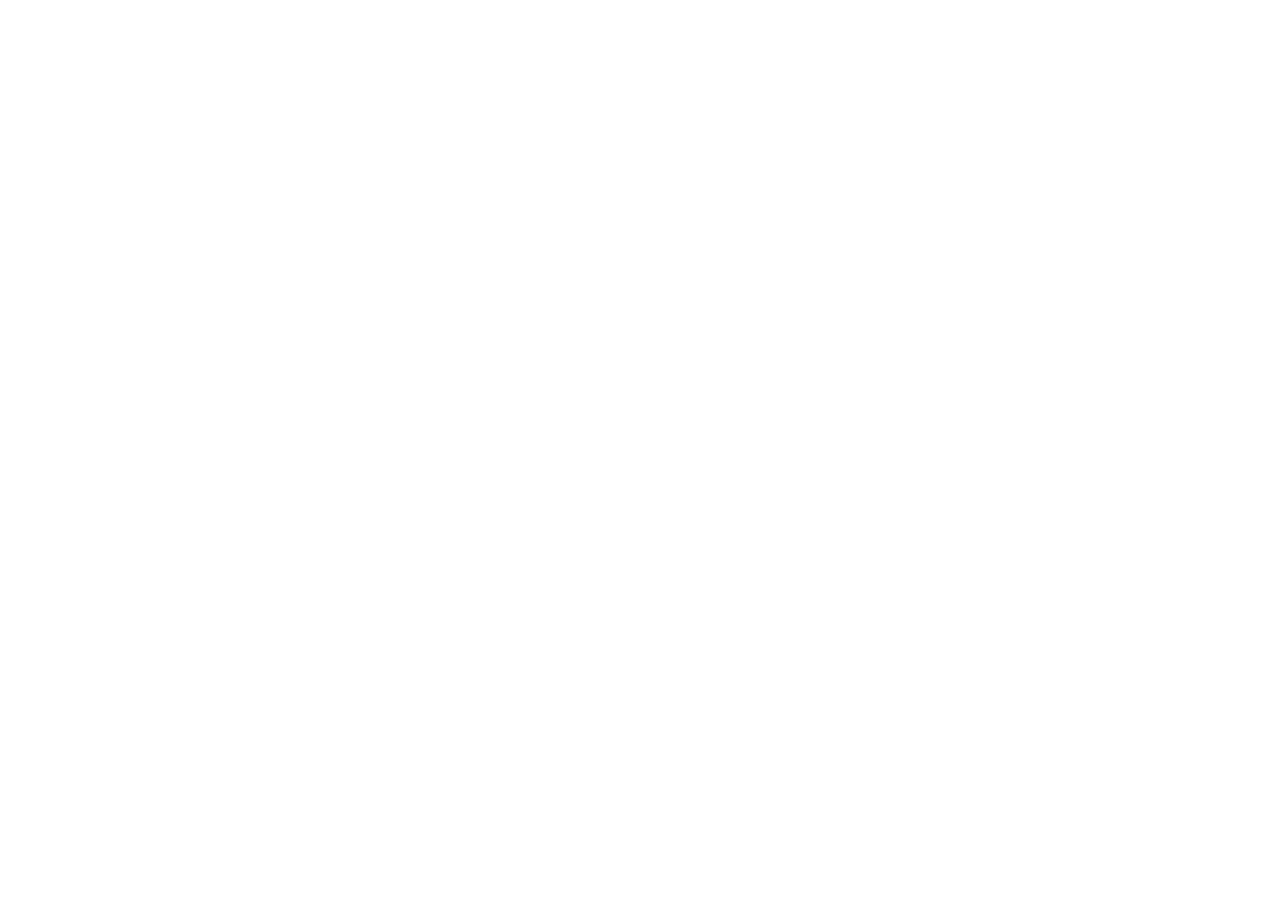
==== index.html @ 6abb5f41 "Create index.html" ====
<!DOCTYPE html>
<html lang="en">
<head>
  <meta charset="UTF-8">
  <title>Ontario Healthcare Wait Times — Proof of Concept</title>
  <meta name="viewport" content="width=device-width, initial-scale=1.0">

  <!-- Leaflet CSS from CDN -->
  <link rel="stylesheet" href="https://unpkg.com/leaflet@1.9.4/dist/leaflet.css" />

  <style>
    html, body {
      margin: 0;
      padding: 0;
      height: 100%;
      font-family: Arial, Helvetica, sans-serif;
    }
    #map {
      height: 100vh;
      width: 100%;
    }
    .legend {
      background: white;
      padding: 10px 12px;
      border-radius: 4px;
      box-shadow: 0 1px 4px rgba(0,0,0,0.4);
      line-height: 1.4;
      font-size: 13px;
    }
    .legend h4 {
      margin: 0 0 6px 0;
      font-size: 13px;
    }
    .legend span {
      display: inline-block;
      width: 14px;
      height: 14px;
      margin-right: 6px;
      vertical-align: middle;
      border: 1px solid #999;
    }
    .info-heading {
      margin: 0 0 4px 0;
      font-size: 15px;
    }
  </style>
</head>
<body>

  <div id="map"></div>

  <!-- Leaflet JS from CDN -->
  <script src="https://unpkg.com/leaflet@1.9.4/dist/leaflet.js"></script>

  <script>
    // ---- Initialize the map, centered roughly on Ontario ----
    const map = L.map('map').setView([49.5, -84.5], 5);

    // ---- Base layer: OpenStreetMap tiles (free, no API key needed) ----
    L.tileLayer('https://{s}.tile.openstreetmap.org/{z}/{x}/{y}.png', {
      attribution: '&copy; <a href="https://www.openstreetmap.org/copyright">OpenStreetMap</a> contributors',
      maxZoom: 18
    }).addTo(map);

    // ---- Color scale function for ER wait times (hours) ----
    // Adjust these breakpoints once you have real data distributions.
    function getColor(hours) {
      return hours > 7 ? '#7f0000' :
             hours > 6 ? '#b30000' :
             hours > 5 ? '#e34a33' :
             hours > 4 ? '#fc8d59' :
             hours > 3 ? '#fdcc8a' :
                          '#fef0d9';
    }

    function style(feature) {
      return {
        fillColor: getColor(feature.properties.er_wait_hrs),
        weight: 1.5,
        opacity: 1,
        color: '#555',
        fillOpacity: 0.75
      };
    }

    // ---- Hover highlight behavior ----
    function highlightFeature(e) {
      const layer = e.target;
      layer.setStyle({
        weight: 3,
        color: '#222',
        fillOpacity: 0.9
      });
      layer.bringToFront();
    }

    function resetHighlight(e) {
      geojsonLayer.resetStyle(e.target);
    }

    // ---- Click-to-zoom behavior ----
    function zoomToFeature(e) {
      map.fitBounds(e.target.getBounds());
    }

    // ---- Tooltip/popup content per riding ----
    function onEachFeature(feature, layer) {
      const p = feature.properties;
      layer.bindPopup(
        `<div class="info-heading"><strong>${p.riding}</strong></div>
         ER wait time: <strong>${p.er_wait_hrs} hrs</strong><br>
         Specialist wait: <strong>${p.specialist_wait_days} days</strong>`
      );

      layer.on({
        mouseover: highlightFeature,
        mouseout: resetHighlight,
        click: zoomToFeature
      });
    }

    // ---- Load the sample GeoJSON and add it to the map ----
    let geojsonLayer;

    fetch('data.geojson')
      .then(response => response.json())
      .then(data => {
        geojsonLayer = L.geoJSON(data, {
          style: style,
          onEachFeature: onEachFeature
        }).addTo(map);
      })
      .catch(err => {
        console.error('Error loading GeoJSON:', err);
        alert('Could not load data.geojson — check the browser console for details.');
      });

    // ---- Legend ----
    const legend = L.control({ position: 'bottomright' });

    legend.onAdd = function () {
      const div = L.DomUtil.create('div', 'legend');
      const grades = [0, 3, 4, 5, 6, 7];
      const labels = ['0–3 hrs', '3–4 hrs', '4–5 hrs', '5–6 hrs', '6–7 hrs', '7+ hrs'];

      div.innerHTML = '<h4>ER Wait Time</h4>';
      for (let i = 0; i < grades.length; i++) {
        div.innerHTML +=
          `<span style="background:${getColor(grades[i] + 0.1)}"></span> ${labels[i]}<br>`;
      }
      return div;
    };

    legend.addTo(map);
  </script>

</body>
</html>
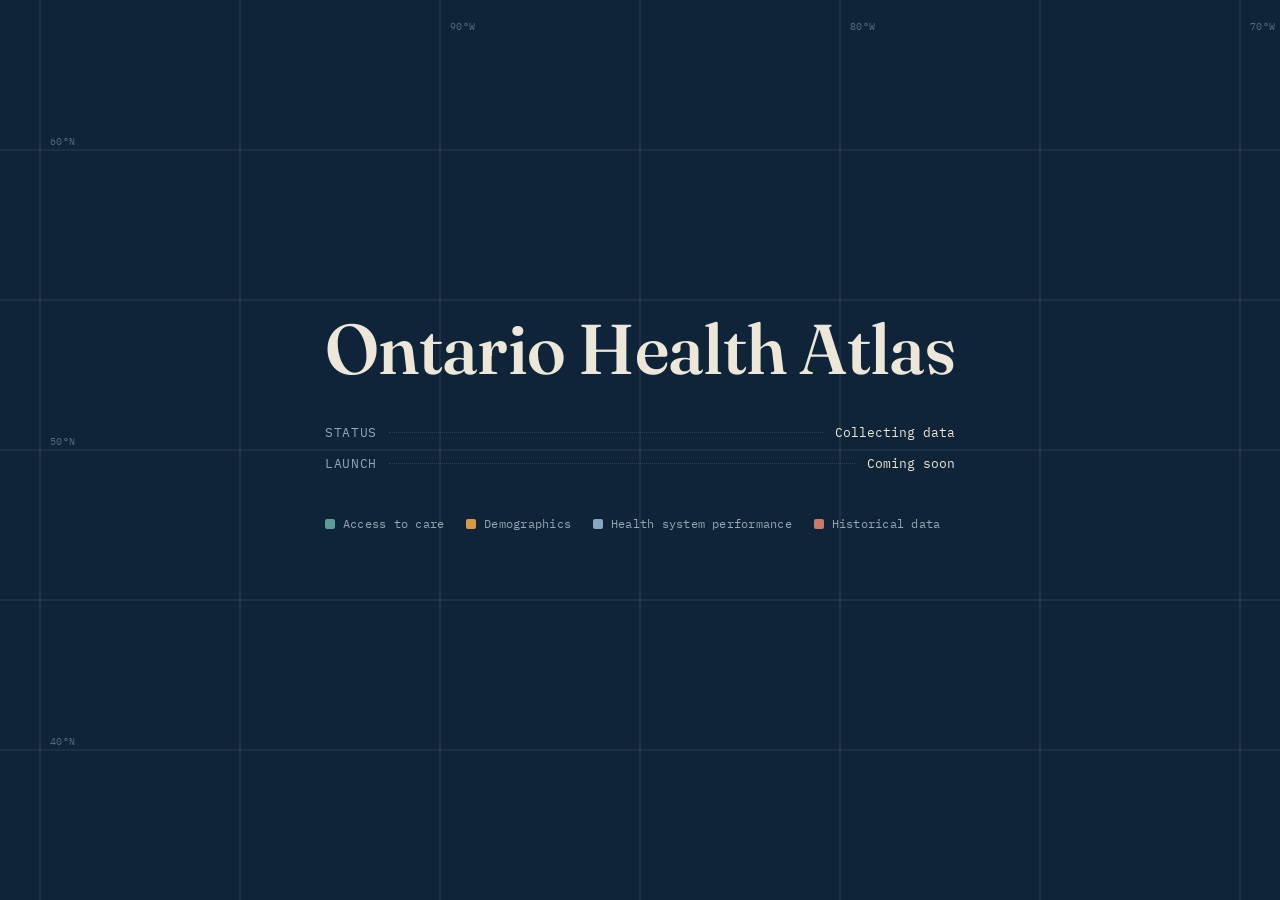
==== commit d74d910f: "Add files via upload" ====
--- a/index.html
+++ b/index.html
@@ -1,158 +1,68 @@
 <!DOCTYPE html>
 <html lang="en">
 <head>
-  <meta charset="UTF-8">
-  <title>Ontario Healthcare Wait Times — Proof of Concept</title>
-  <meta name="viewport" content="width=device-width, initial-scale=1.0">
+<meta charset="UTF-8">
+<meta name="viewport" content="width=device-width, initial-scale=1.0">
+<title>Ontario Health Atlas — Coming Soon</title>
+<meta name="description" content="A geographic reference for population health across Ontario. Coming soon.">
 
-  <!-- Leaflet CSS from CDN -->
-  <link rel="stylesheet" href="https://unpkg.com/leaflet@1.9.4/dist/leaflet.css" />
-
-  <style>
-    html, body {
-      margin: 0;
-      padding: 0;
-      height: 100%;
-      font-family: Arial, Helvetica, sans-serif;
-    }
-    #map {
-      height: 100vh;
-      width: 100%;
-    }
-    .legend {
-      background: white;
-      padding: 10px 12px;
-      border-radius: 4px;
-      box-shadow: 0 1px 4px rgba(0,0,0,0.4);
-      line-height: 1.4;
-      font-size: 13px;
-    }
-    .legend h4 {
-      margin: 0 0 6px 0;
-      font-size: 13px;
-    }
-    .legend span {
-      display: inline-block;
-      width: 14px;
-      height: 14px;
-      margin-right: 6px;
-      vertical-align: middle;
-      border: 1px solid #999;
-    }
-    .info-heading {
-      margin: 0 0 4px 0;
-      font-size: 15px;
-    }
-  </style>
+<link rel="preconnect" href="https://fonts.googleapis.com">
+<link rel="preconnect" href="https://fonts.gstatic.com" crossorigin>
+<link href="https://fonts.googleapis.com/css2?family=Fraunces:opsz,wght@9..144,400;9..144,500;9..144,600&family=IBM+Plex+Mono:wght@400;500&display=swap" rel="stylesheet">
+<link rel="stylesheet" href="styles.css">
 </head>
 <body>
 
-  <div id="map"></div>
+<svg class="bg" preserveAspectRatio="xMidYMid slice" viewBox="0 0 1600 900" aria-hidden="true">
+  <!-- graticule -->
+  <g>
+    <line class="grid-line" x1="0" y1="150" x2="1600" y2="150"/>
+    <line class="grid-line" x1="0" y1="300" x2="1600" y2="300"/>
+    <line class="grid-line" x1="0" y1="450" x2="1600" y2="450"/>
+    <line class="grid-line" x1="0" y1="600" x2="1600" y2="600"/>
+    <line class="grid-line" x1="0" y1="750" x2="1600" y2="750"/>
+    <line class="grid-line" x1="200" y1="0" x2="200" y2="900"/>
+    <line class="grid-line" x1="400" y1="0" x2="400" y2="900"/>
+    <line class="grid-line" x1="600" y1="0" x2="600" y2="900"/>
+    <line class="grid-line" x1="800" y1="0" x2="800" y2="900"/>
+    <line class="grid-line" x1="1000" y1="0" x2="1000" y2="900"/>
+    <line class="grid-line" x1="1200" y1="0" x2="1200" y2="900"/>
+    <line class="grid-line" x1="1400" y1="0" x2="1400" y2="900"/>
+    <text class="grid-label" x="210" y="145">60°N</text>
+    <text class="grid-label" x="210" y="445">50°N</text>
+    <text class="grid-label" x="210" y="745">40°N</text>
+    <text class="grid-label" x="610" y="30">90°W</text>
+    <text class="grid-label" x="1010" y="30">80°W</text>
+    <text class="grid-label" x="1410" y="30">70°W</text>
+  </g>
+</svg>
 
-  <!-- Leaflet JS from CDN -->
-  <script src="https://unpkg.com/leaflet@1.9.4/dist/leaflet.js"></script>
+<main class="stage">
 
-  <script>
-    // ---- Initialize the map, centered roughly on Ontario ----
-    const map = L.map('map').setView([49.5, -84.5], 5);
+  <h1>Ontario Health Atlas</h1>
 
-    // ---- Base layer: OpenStreetMap tiles (free, no API key needed) ----
-    L.tileLayer('https://{s}.tile.openstreetmap.org/{z}/{x}/{y}.png', {
-      attribution: '&copy; <a href="https://www.openstreetmap.org/copyright">OpenStreetMap</a> contributors',
-      maxZoom: 18
-    }).addTo(map);
+  <div class="index">
+    <div class="index-row">
+      <span class="k">Status</span>
+      <span class="dots"></span>
+      <span class="v">Collecting data</span>
+    </div>
 
-    // ---- Color scale function for ER wait times (hours) ----
-    // Adjust these breakpoints once you have real data distributions.
-    function getColor(hours) {
-      return hours > 7 ? '#7f0000' :
-             hours > 6 ? '#b30000' :
-             hours > 5 ? '#e34a33' :
-             hours > 4 ? '#fc8d59' :
-             hours > 3 ? '#fdcc8a' :
-                          '#fef0d9';
-    }
+    <div class="index-row">
+      <span class="k">Launch</span>
+      <span class="dots"></span>
+      <span class="v">Coming soon</span>
+    </div>
+  </div>
 
-    function style(feature) {
-      return {
-        fillColor: getColor(feature.properties.er_wait_hrs),
-        weight: 1.5,
-        opacity: 1,
-        color: '#555',
-        fillOpacity: 0.75
-      };
-    }
+  <div class="legend" aria-label="Planned data layers">
+    <span class="legend-item"><span class="swatch c1"></span>Access to care</span>
+    <span class="legend-item"><span class="swatch c2"></span>Demographics</span>
+    <span class="legend-item"><span class="swatch c3"></span>Health system performance</span>
+    <span class="legend-item"><span class="swatch c4"></span>Historical data</span>
+  </div>
 
-    // ---- Hover highlight behavior ----
-    function highlightFeature(e) {
-      const layer = e.target;
-      layer.setStyle({
-        weight: 3,
-        color: '#222',
-        fillOpacity: 0.9
-      });
-      layer.bringToFront();
-    }
-
-    function resetHighlight(e) {
-      geojsonLayer.resetStyle(e.target);
-    }
-
-    // ---- Click-to-zoom behavior ----
-    function zoomToFeature(e) {
-      map.fitBounds(e.target.getBounds());
-    }
-
-    // ---- Tooltip/popup content per riding ----
-    function onEachFeature(feature, layer) {
-      const p = feature.properties;
-      layer.bindPopup(
-        `<div class="info-heading"><strong>${p.riding}</strong></div>
-         ER wait time: <strong>${p.er_wait_hrs} hrs</strong><br>
-         Specialist wait: <strong>${p.specialist_wait_days} days</strong>`
-      );
-
-      layer.on({
-        mouseover: highlightFeature,
-        mouseout: resetHighlight,
-        click: zoomToFeature
-      });
-    }
-
-    // ---- Load the sample GeoJSON and add it to the map ----
-    let geojsonLayer;
-
-    fetch('data.geojson')
-      .then(response => response.json())
-      .then(data => {
-        geojsonLayer = L.geoJSON(data, {
-          style: style,
-          onEachFeature: onEachFeature
-        }).addTo(map);
-      })
-      .catch(err => {
-        console.error('Error loading GeoJSON:', err);
-        alert('Could not load data.geojson — check the browser console for details.');
-      });
-
-    // ---- Legend ----
-    const legend = L.control({ position: 'bottomright' });
-
-    legend.onAdd = function () {
-      const div = L.DomUtil.create('div', 'legend');
-      const grades = [0, 3, 4, 5, 6, 7];
-      const labels = ['0–3 hrs', '3–4 hrs', '4–5 hrs', '5–6 hrs', '6–7 hrs', '7+ hrs'];
-
-      div.innerHTML = '<h4>ER Wait Time</h4>';
-      for (let i = 0; i < grades.length; i++) {
-        div.innerHTML +=
-          `<span style="background:${getColor(grades[i] + 0.1)}"></span> ${labels[i]}<br>`;
-      }
-      return div;
-    };
-
-    legend.addTo(map);
-  </script>
+</main>
 
 </body>
 </html>
--- a/styles.css
+++ b/styles.css
@@ -0,0 +1,140 @@
+:root{
+  --ink:    #0F2438;
+  --paper:  #EDE7D9;
+  --water:  #5B9C93;
+  --amber:  #D69A45;
+  --muted:  #93A6B5;
+  --line:   rgba(237,231,217,0.14);
+}
+
+*{ box-sizing:border-box; }
+
+html,body{
+  margin:0;
+  padding:0;
+  height:100%;
+  background:var(--ink);
+  color:var(--paper);
+  font-family:sans-serif;
+  overflow-x:hidden;
+}
+
+body{
+  min-height:100vh;
+  display:flex;
+  align-items:center;
+  justify-content:center;
+  position:relative;
+  isolation:isolate;
+}
+
+/* ---------- background: graticule ---------- */
+.bg{
+  position:fixed;
+  inset:0;
+  width:100%;
+  height:100%;
+  z-index:0;
+  pointer-events:none;
+}
+
+.bg .grid-line{ stroke:var(--line); stroke-width:1; }
+.bg .grid-label{
+  font-family:'IBM Plex Mono', monospace;
+  font-size:10px;
+  fill:var(--muted);
+  opacity:0.55;
+  letter-spacing:0.04em;
+}
+
+/* ---------- content ---------- */
+.stage{
+  position:relative;
+  z-index:1;
+  width:fit-content;
+  max-width:100%;
+  padding:64px 32px;
+  animation:rise 900ms cubic-bezier(0.16,1,0.3,1) both;
+}
+
+@keyframes rise{
+  from{ opacity:0; transform:translateY(14px); }
+  to{ opacity:1; transform:translateY(0); }
+}
+
+h1{
+  font-family:'Fraunces', serif;
+  font-weight:560;
+  font-size:clamp(2.6rem, 7vw, 4.4rem);
+  line-height:1.02;
+  letter-spacing:-0.01em;
+  margin:0 0 18px 0;
+  color:var(--paper);
+}
+
+/* legend-style index entries */
+.index{
+  padding-top:22px;
+  display:flex;
+  flex-direction:column;
+  gap:14px;
+  margin-bottom:44px;
+}
+.index-row{
+  display:flex;
+  align-items:baseline;
+  gap:12px;
+  font-family:'IBM Plex Mono', monospace;
+  font-size:13px;
+}
+.index-row .k{
+  color:var(--muted);
+  letter-spacing:0.05em;
+  text-transform:uppercase;
+  white-space:nowrap;
+}
+.index-row .dots{
+  flex:1;
+  border-bottom:1px dotted var(--line);
+  transform:translateY(-4px);
+}
+.index-row .v{
+  white-space:nowrap;
+  color:var(--paper);
+}
+
+/* data-layer legend swatches */
+.legend{
+  display:flex;
+  flex-wrap:wrap;
+  gap:22px;
+  margin-bottom:56px;
+}
+.legend-item{
+  display:flex;
+  align-items:center;
+  gap:8px;
+  font-family:'IBM Plex Mono', monospace;
+  font-size:11.5px;
+  color:var(--muted);
+  letter-spacing:0.02em;
+}
+.swatch{
+  width:10px;
+  height:10px;
+  border-radius:2px;
+  flex-shrink:0;
+}
+.swatch.c1{ background:var(--water); }
+.swatch.c2{ background:var(--amber); }
+.swatch.c3{ background:#8AA6C2; }
+.swatch.c4{ background:#C97B6B; }
+
+@media (max-width:560px){
+  .stage{ padding:44px 22px; }
+  .legend{ gap:14px 20px; }
+}
+
+@media (prefers-reduced-motion: reduce){
+  .stage{ animation:none; }
+}
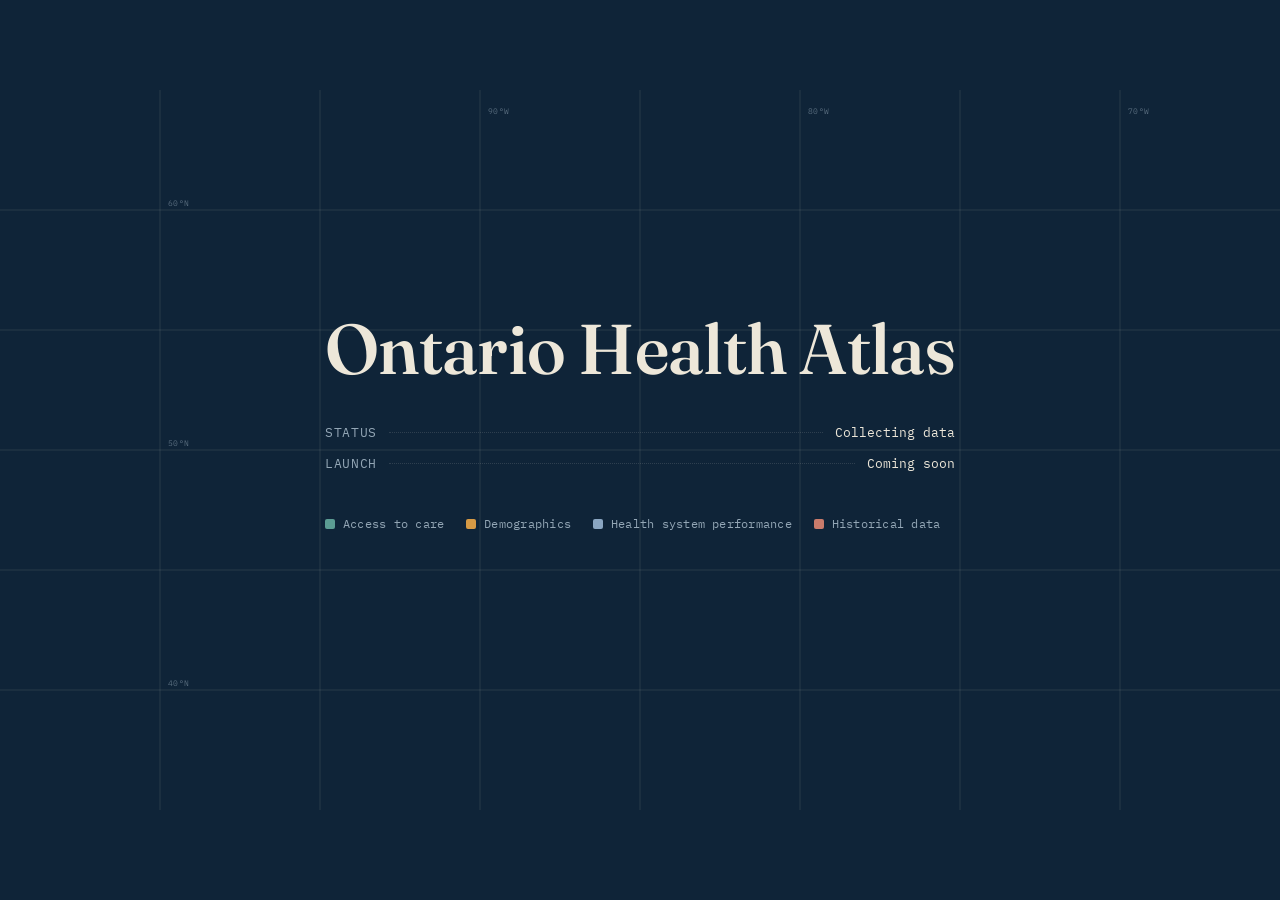
==== commit 2602906c: "Update index.html" ====
--- a/index.html
+++ b/index.html
@@ -3,7 +3,7 @@
 <head>
 <meta charset="UTF-8">
 <meta name="viewport" content="width=device-width, initial-scale=1.0">
-<title>Ontario Health Atlas — Coming Soon</title>
+<title>Ontario Health Atlas – Coming Soon</title>
 <meta name="description" content="A geographic reference for population health across Ontario. Coming soon.">
 
 <link rel="preconnect" href="https://fonts.googleapis.com">
@@ -13,7 +13,7 @@
 </head>
 <body>
 
-<svg class="bg" preserveAspectRatio="xMidYMid slice" viewBox="0 0 1600 900" aria-hidden="true">
+<svg class="bg" preserveAspectRatio="xMidYMid meet" viewBox="0 0 1600 900" aria-hidden="true">
   <!-- graticule -->
   <g>
     <line class="grid-line" x1="0" y1="150" x2="1600" y2="150"/>
